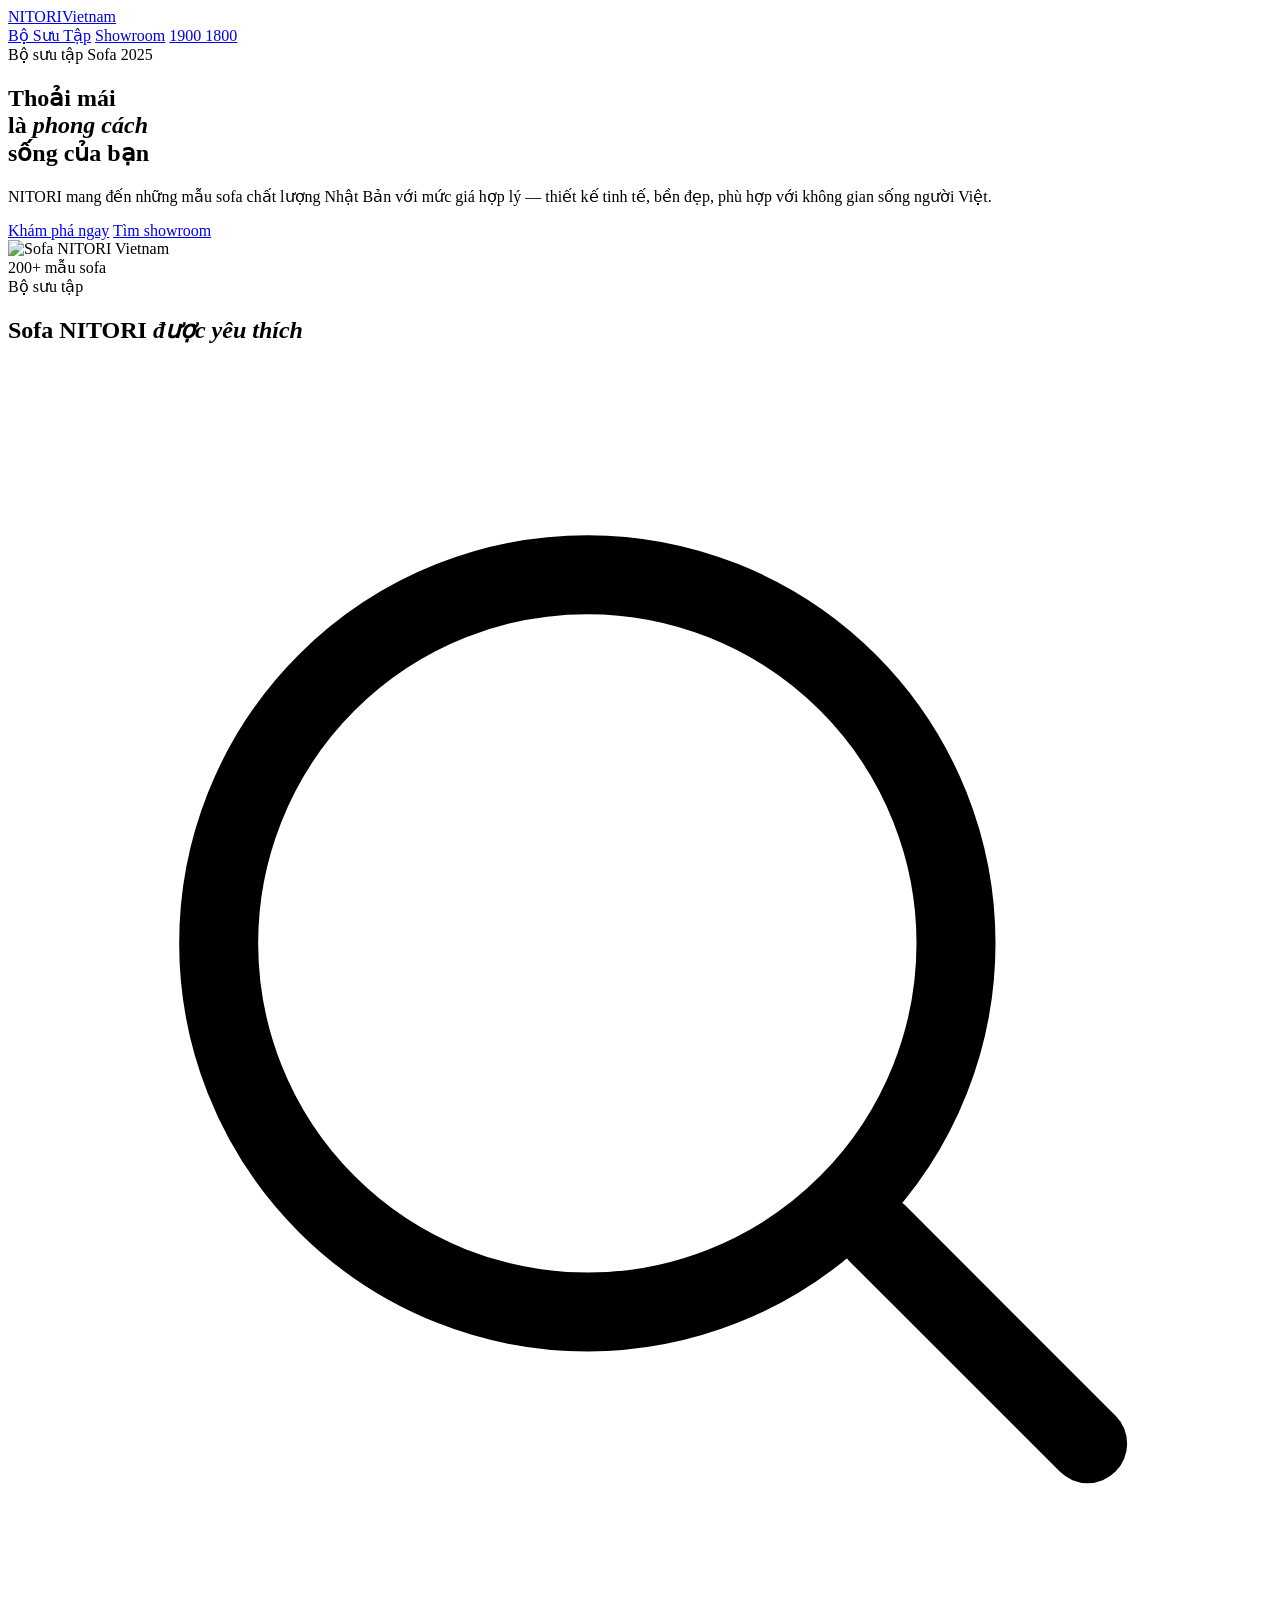
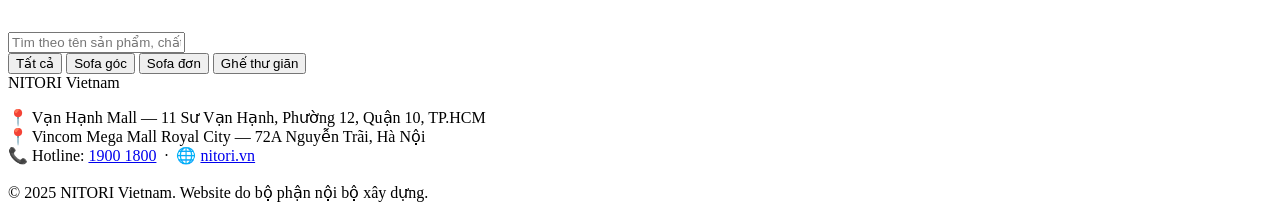
==== index.html @ c798389e "Add files via upload" ====
<!DOCTYPE html>
<html lang="vi">
<head>
  <meta charset="UTF-8">
  <meta name="viewport" content="width=device-width, initial-scale=1.0">
  <title>NITORI Vietnam — Sofa & Nội Thất</title>
  <link rel="preconnect" href="https://fonts.googleapis.com">
  <link href="https://fonts.googleapis.com/css2?family=Cormorant+Garamond:ital,wght@0,300;0,400;0,600;1,300;1,400&family=DM+Sans:wght@300;400;500&display=swap" rel="stylesheet">
  <link rel="stylesheet" href="css/style.css">
  <!--
  <script async src="https://www.googletagmanager.com/gtag/js?id=YOUR_MEASUREMENT_ID"></script>
  <script>window.dataLayer=window.dataLayer||[];function gtag(){dataLayer.push(arguments);}gtag('js',new Date());gtag('config','YOUR_MEASUREMENT_ID');</script>
  -->
</head>
<body>

  <header>
    <a href="index.html" class="logo">NITORI<span>Vietnam</span></a>
    <nav>
      <a href="#products">Bộ Sưu Tập</a>
      <a href="#contact">Showroom</a>
      <a href="tel:19001800" class="nav-cta">1900 1800</a>
    </nav>
  </header>

  <section class="hero">
    <div class="hero-left">
      <span class="hero-label">Bộ sưu tập Sofa 2025</span>
      <h1 class="hero-title">Thoải mái<br>là <em>phong cách</em><br>sống của bạn</h1>
      <p class="hero-desc">NITORI mang đến những mẫu sofa chất lượng Nhật Bản với mức giá hợp lý — thiết kế tinh tế, bền đẹp, phù hợp với không gian sống người Việt.</p>
      <div class="hero-actions">
        <a href="#products" class="btn-primary">Khám phá ngay</a>
        <a href="#contact" class="btn-ghost">Tìm showroom</a>
      </div>
    </div>
    <div class="hero-right">
      <img src="https://images.unsplash.com/photo-1555041469-a586c61ea9bc?w=1200&q=80" alt="Sofa NITORI Vietnam" class="hero-img">
      <div class="hero-badge">
        <span class="num">200+</span>
        <span class="lbl">mẫu sofa</span>
      </div>
    </div>
  </section>

  <section id="products">
    <div class="section-header">
      <span class="section-label">Bộ sưu tập</span>
      <h2 class="section-title">Sofa NITORI <em>được yêu thích</em></h2>
    </div>
    <div class="products-section">

      <div class="search-bar">
        <div class="search-wrap">
          <svg class="search-icon" viewBox="0 0 24 24" fill="none" stroke="currentColor" stroke-width="1.5">
            <circle cx="11" cy="11" r="7"/><path d="M16.5 16.5l4 4" stroke-linecap="round"/>
          </svg>
          <input id="searchInput" type="text" placeholder="Tìm theo tên sản phẩm, chất liệu..." autocomplete="off">
          <button id="searchClear" style="display:none" aria-label="Xoá">
            <svg viewBox="0 0 24 24" fill="none" stroke="currentColor" stroke-width="2">
              <path d="M18 6L6 18M6 6l12 12" stroke-linecap="round"/>
            </svg>
          </button>
        </div>
      </div>

      <div class="filter-bar">
        <button class="filter-btn active" onclick="filterProducts('all', this)">Tất cả</button>
        <button class="filter-btn" onclick="filterProducts('goc', this)">Sofa góc</button>
        <button class="filter-btn" onclick="filterProducts('don', this)">Sofa đơn</button>
        <button class="filter-btn" onclick="filterProducts('thu-gian', this)">Ghế thư giãn</button>
      </div>

      <div class="products-grid" id="productsGrid"></div>
    </div>
  </section>

  <footer id="contact">
    <span class="footer-logo">NITORI</span>
    <span class="footer-tagline">Vietnam</span>
    <p>
      📍 Vạn Hạnh Mall — 11 Sư Vạn Hạnh, Phường 12, Quận 10, TP.HCM<br>
      📍 Vincom Mega Mall Royal City — 72A Nguyễn Trãi, Hà Nội<br>
      📞 Hotline: <a href="tel:19001800">1900 1800</a> &nbsp;·&nbsp;
      🌐 <a href="https://nitori.vn" target="_blank">nitori.vn</a><br><br>
      © 2025 NITORI Vietnam. Website do bộ phận nội bộ xây dựng.
    </p>
  </footer>

  <script src="js/products.js"></script>
  <script src="js/main.js"></script>
</body>
</html>
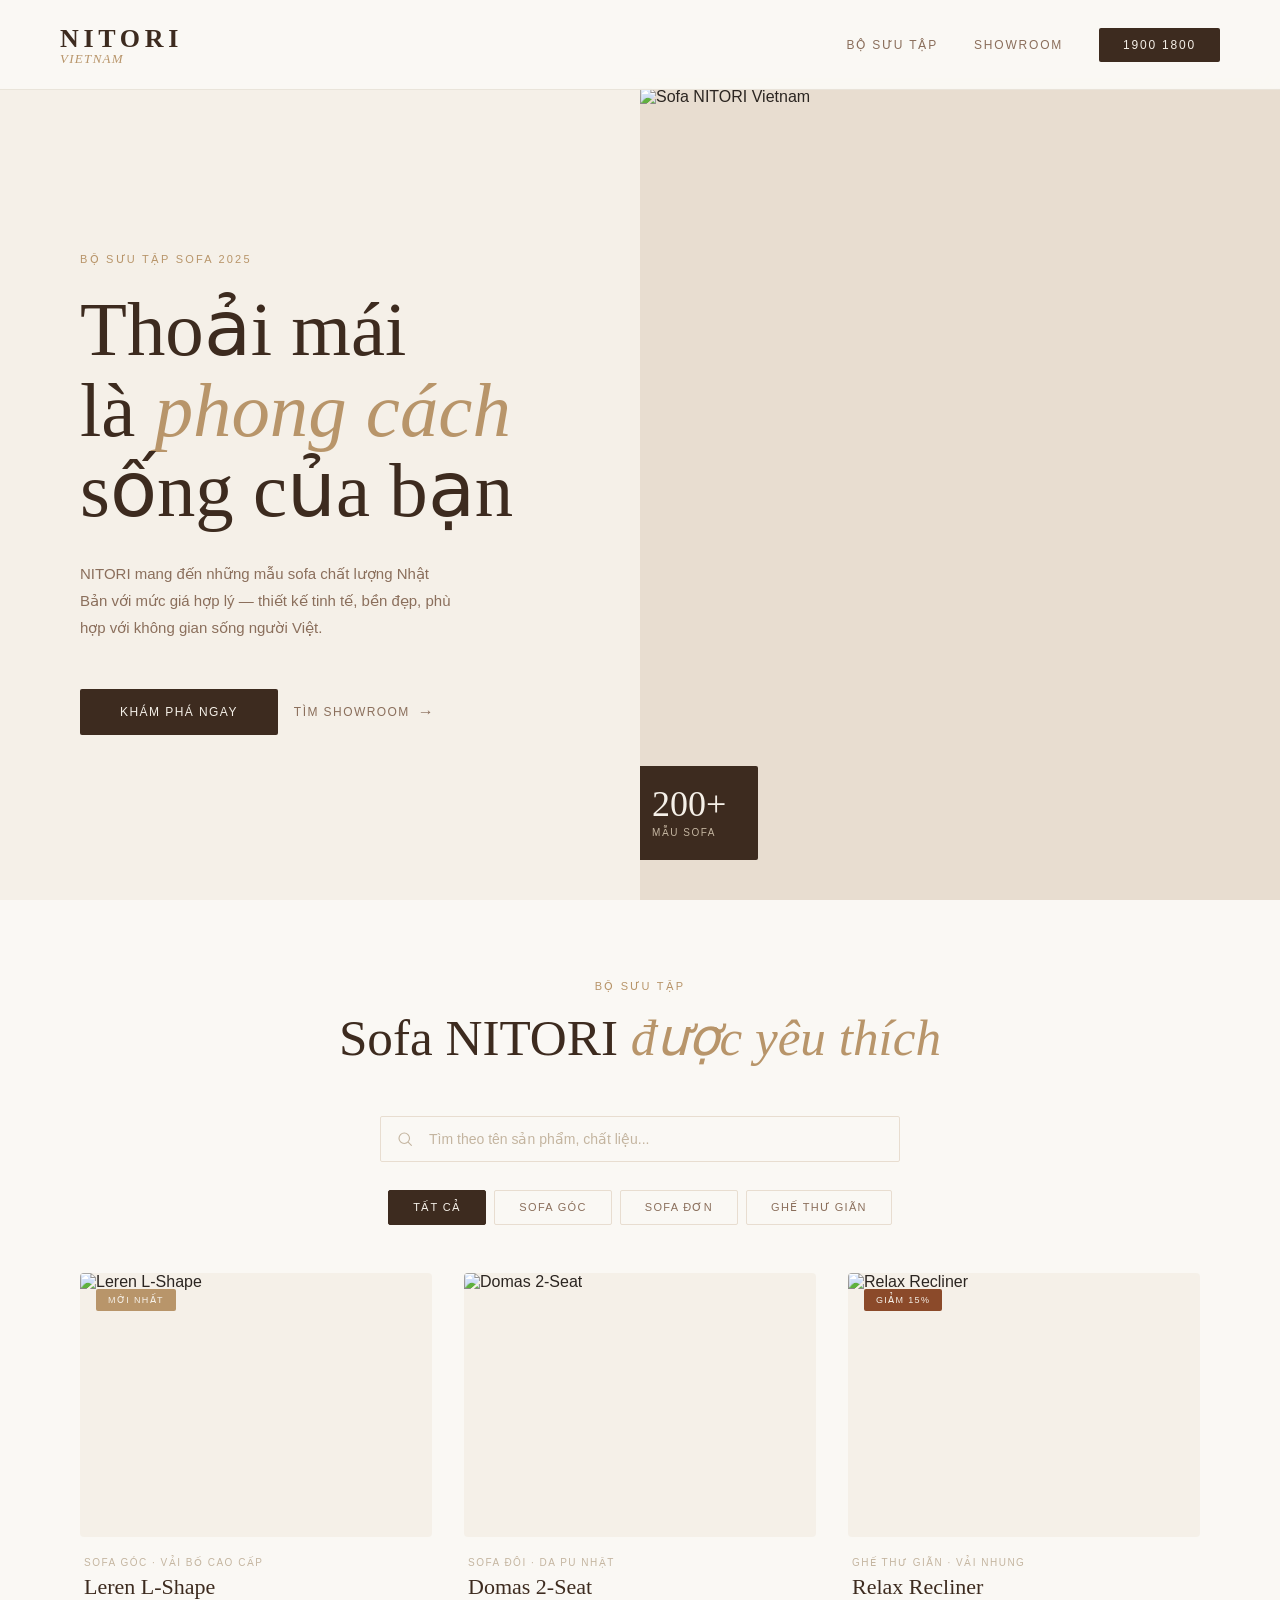
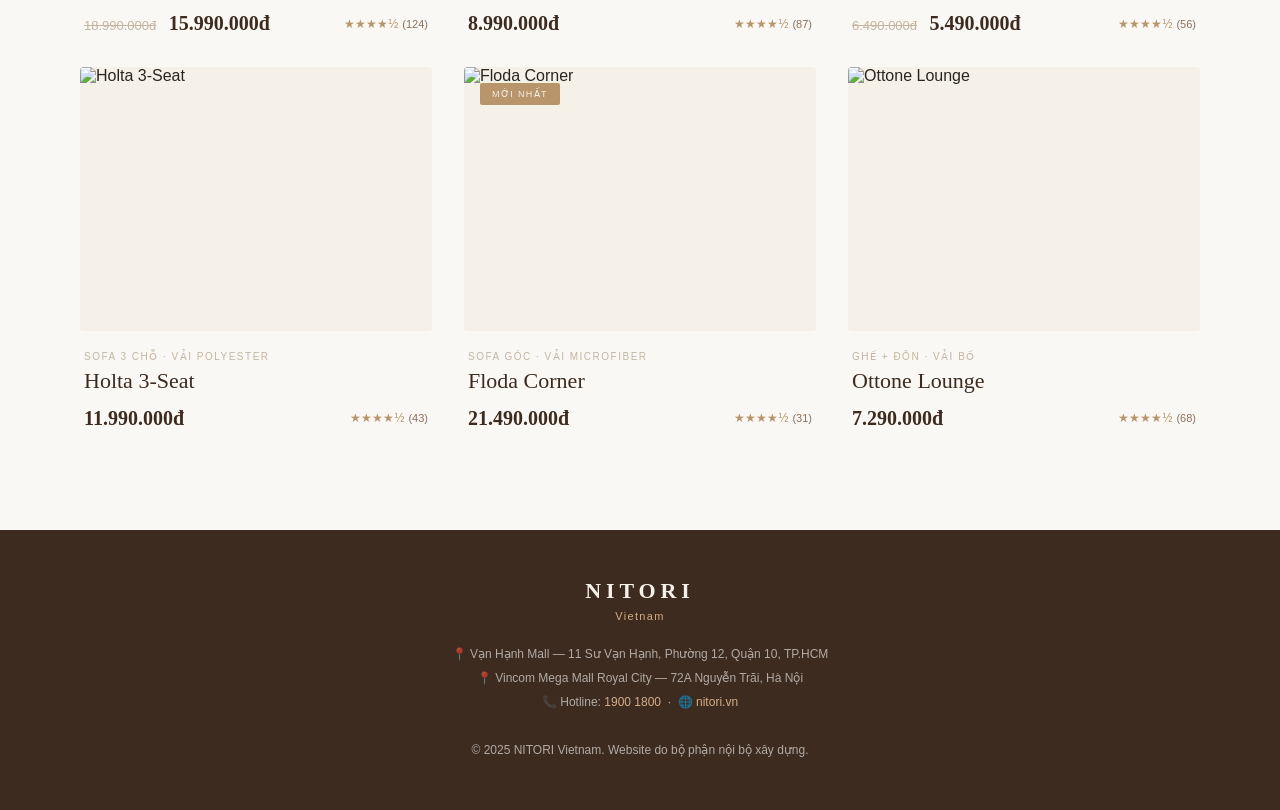
==== commit d3176f66: "Update index.html" ====
--- a/index.html
+++ b/index.html
@@ -7,10 +7,15 @@
   <link rel="preconnect" href="https://fonts.googleapis.com">
   <link href="https://fonts.googleapis.com/css2?family=Cormorant+Garamond:ital,wght@0,300;0,400;0,600;1,300;1,400&family=DM+Sans:wght@300;400;500&display=swap" rel="stylesheet">
   <link rel="stylesheet" href="css/style.css">
-  <!--
-  <script async src="https://www.googletagmanager.com/gtag/js?id=YOUR_MEASUREMENT_ID"></script>
-  <script>window.dataLayer=window.dataLayer||[];function gtag(){dataLayer.push(arguments);}gtag('js',new Date());gtag('config','YOUR_MEASUREMENT_ID');</script>
-  -->
+  <!-- Google tag (gtag.js) -->
+  <script async src="https://www.googletagmanager.com/gtag/js?id=G-7EKZ3LBPJV"></script>
+  <script>
+    window.dataLayer = window.dataLayer || [];
+    function gtag(){dataLayer.push(arguments);}
+    gtag('js', new Date());
+  
+    gtag('config', 'G-7EKZ3LBPJV');
+  </script>
 </head>
 <body>
 
--- a/css/style.css
+++ b/css/style.css
@@ -0,0 +1,916 @@
+
+
+/* ─────────────────────────────────────────
+   NITORI Vietnam — Shared Stylesheet
+   ───────────────────────────────────────── */
+
+*, *::before, *::after { box-sizing: border-box; margin: 0; padding: 0; }
+
+:root {
+  --cream: #F5F0E8;
+  --warm-white: #FAF8F4;
+  --sand: #E8DDD0;
+  --taupe: #C4B5A0;
+  --brown: #8B6F5C;
+  --espresso: #3D2B1F;
+  --charcoal: #2A2420;
+  --accent: #B8956A;
+  --accent-light: #D4AE8A;
+  --font-display: 'Cormorant Garamond', Georgia, serif;
+  --font-body: 'DM Sans', sans-serif;
+}
+
+html { scroll-behavior: smooth; }
+
+body {
+  font-family: var(--font-body);
+  background: var(--warm-white);
+  color: var(--charcoal);
+  overflow-x: hidden;
+}
+
+/* ══════════════════════════════════════════
+   HEADER
+══════════════════════════════════════════ */
+header {
+  position: fixed;
+  top: 0; left: 0; right: 0;
+  z-index: 100;
+  display: flex;
+  align-items: center;
+  justify-content: space-between;
+  padding: 24px 60px;
+  background: rgba(250,248,244,0.93);
+  backdrop-filter: blur(12px);
+  border-bottom: 1px solid rgba(196,181,160,0.3);
+  transition: padding 0.3s;
+}
+
+.logo {
+  font-family: var(--font-display);
+  font-size: 26px;
+  font-weight: 600;
+  letter-spacing: 0.18em;
+  color: var(--espresso);
+  text-decoration: none;
+  text-transform: uppercase;
+}
+.logo span {
+  color: var(--accent);
+  font-style: italic;
+  font-weight: 300;
+  font-size: 13px;
+  letter-spacing: 0.1em;
+  display: block;
+  line-height: 1;
+  margin-top: -2px;
+}
+
+nav { display: flex; gap: 36px; align-items: center; }
+
+nav a {
+  font-size: 12px;
+  font-weight: 500;
+  letter-spacing: 0.15em;
+  text-transform: uppercase;
+  color: var(--brown);
+  text-decoration: none;
+  transition: color 0.2s;
+}
+nav a:hover { color: var(--espresso); }
+
+.nav-cta {
+  background: var(--espresso);
+  color: var(--cream) !important;
+  padding: 10px 24px;
+  border-radius: 2px;
+  transition: background 0.2s !important;
+}
+.nav-cta:hover { background: var(--accent) !important; }
+
+/* ══════════════════════════════════════════
+   BUTTONS
+══════════════════════════════════════════ */
+.btn-primary {
+  display: inline-block;
+  background: var(--espresso);
+  color: var(--cream);
+  padding: 16px 40px;
+  font-size: 12px;
+  font-weight: 500;
+  letter-spacing: 0.12em;
+  text-transform: uppercase;
+  text-decoration: none;
+  border-radius: 2px;
+  transition: background 0.25s, transform 0.2s;
+}
+.btn-primary:hover { background: var(--accent); transform: translateY(-1px); }
+
+.btn-ghost {
+  display: inline-flex;
+  align-items: center;
+  gap: 8px;
+  font-size: 12px;
+  font-weight: 500;
+  letter-spacing: 0.12em;
+  text-transform: uppercase;
+  color: var(--brown);
+  text-decoration: none;
+  transition: color 0.2s;
+}
+.btn-ghost:hover { color: var(--espresso); }
+.btn-ghost::after { content: '→'; font-size: 16px; }
+
+/* ══════════════════════════════════════════
+   HERO
+══════════════════════════════════════════ */
+.hero {
+  min-height: 100vh;
+  display: grid;
+  grid-template-columns: 1fr 1fr;
+  padding-top: 88px;
+}
+
+.hero-left {
+  background: var(--cream);
+  display: flex;
+  flex-direction: column;
+  justify-content: center;
+  padding: 80px 60px 80px 80px;
+  position: relative;
+}
+
+.hero-label {
+  font-size: 11px;
+  letter-spacing: 0.2em;
+  text-transform: uppercase;
+  color: var(--accent);
+  font-weight: 500;
+  margin-bottom: 24px;
+}
+
+.hero-title {
+  font-family: var(--font-display);
+  font-size: clamp(52px, 6vw, 88px);
+  font-weight: 300;
+  line-height: 1.05;
+  color: var(--espresso);
+  margin-bottom: 28px;
+}
+.hero-title em { font-style: italic; color: var(--accent); }
+
+.hero-desc {
+  font-size: 15px;
+  font-weight: 300;
+  line-height: 1.8;
+  color: var(--brown);
+  max-width: 380px;
+  margin-bottom: 48px;
+}
+
+.hero-actions { display: flex; gap: 16px; align-items: center; }
+
+.hero-right {
+  position: relative;
+  overflow: hidden;
+  background: var(--sand);
+}
+
+.hero-img {
+  width: 100%;
+  height: 100%;
+  object-fit: cover;
+  display: block;
+  filter: sepia(8%) brightness(1.02);
+  transition: transform 6s ease;
+}
+.hero-right:hover .hero-img { transform: scale(1.03); }
+
+.hero-badge {
+  position: absolute;
+  bottom: 40px;
+  left: -20px;
+  background: var(--espresso);
+  color: var(--cream);
+  padding: 20px 32px;
+  border-radius: 2px;
+}
+.hero-badge .num {
+  font-family: var(--font-display);
+  font-size: 36px;
+  font-weight: 300;
+  display: block;
+  line-height: 1;
+}
+.hero-badge .lbl {
+  font-size: 10px;
+  letter-spacing: 0.15em;
+  text-transform: uppercase;
+  color: var(--taupe);
+}
+
+/* ══════════════════════════════════════════
+   SECTION HEADER
+══════════════════════════════════════════ */
+.section-header {
+  text-align: center;
+  padding: 80px 80px 48px;
+}
+.section-label {
+  font-size: 11px;
+  letter-spacing: 0.2em;
+  text-transform: uppercase;
+  color: var(--accent);
+  font-weight: 500;
+  display: block;
+  margin-bottom: 16px;
+}
+.section-title {
+  font-family: var(--font-display);
+  font-size: clamp(36px, 4vw, 56px);
+  font-weight: 300;
+  color: var(--espresso);
+  line-height: 1.15;
+}
+.section-title em { font-style: italic; color: var(--accent); }
+
+/* ══════════════════════════════════════════
+   PRODUCT GRID (index.html)
+══════════════════════════════════════════ */
+.products-section { padding: 0 80px 100px; }
+
+.filter-bar {
+  display: flex;
+  gap: 8px;
+  justify-content: center;
+  margin-bottom: 48px;
+}
+.filter-btn {
+  font-size: 11px;
+  letter-spacing: 0.12em;
+  text-transform: uppercase;
+  font-weight: 500;
+  font-family: var(--font-body);
+  padding: 10px 24px;
+  border: 1px solid var(--sand);
+  background: none;
+  cursor: pointer;
+  border-radius: 2px;
+  color: var(--brown);
+  transition: all 0.2s;
+}
+.filter-btn:hover,
+.filter-btn.active {
+  background: var(--espresso);
+  border-color: var(--espresso);
+  color: var(--cream);
+}
+
+.products-grid {
+  display: grid;
+  grid-template-columns: repeat(3, 1fr);
+  gap: 32px;
+}
+
+.product-card {
+  cursor: pointer;
+  transition: transform 0.3s;
+  text-decoration: none;
+  color: inherit;
+  display: block;
+}
+.product-card:hover { transform: translateY(-4px); }
+
+.card-img-wrap {
+  position: relative;
+  background: var(--cream);
+  aspect-ratio: 4/3;
+  overflow: hidden;
+  border-radius: 4px;
+  margin-bottom: 20px;
+}
+.card-img-wrap img {
+  width: 100%;
+  height: 100%;
+  object-fit: cover;
+  transition: transform 0.5s ease;
+  filter: sepia(5%) brightness(1.02);
+}
+.product-card:hover .card-img-wrap img { transform: scale(1.06); }
+
+.card-tag {
+  position: absolute;
+  top: 16px;
+  left: 16px;
+  background: var(--espresso);
+  color: var(--cream);
+  font-size: 9px;
+  font-weight: 500;
+  letter-spacing: 0.15em;
+  text-transform: uppercase;
+  padding: 6px 12px;
+  border-radius: 2px;
+}
+.card-tag.new  { background: var(--accent); }
+.card-tag.sale { background: #8B4A2A; }
+
+.card-overlay {
+  position: absolute;
+  inset: 0;
+  background: rgba(61,43,31,0);
+  display: flex;
+  align-items: flex-end;
+  justify-content: center;
+  padding-bottom: 20px;
+  transition: background 0.3s;
+}
+.product-card:hover .card-overlay { background: rgba(61,43,31,0.18); }
+
+.card-quick {
+  background: var(--cream);
+  color: var(--espresso);
+  border: none;
+  font-family: var(--font-body);
+  font-size: 11px;
+  font-weight: 500;
+  letter-spacing: 0.12em;
+  text-transform: uppercase;
+  padding: 12px 28px;
+  cursor: pointer;
+  border-radius: 2px;
+  opacity: 0;
+  transform: translateY(8px);
+  transition: opacity 0.25s, transform 0.25s;
+}
+.product-card:hover .card-quick { opacity: 1; transform: translateY(0); }
+
+.card-body { padding: 0 4px; }
+
+.card-category {
+  font-size: 10px;
+  letter-spacing: 0.15em;
+  text-transform: uppercase;
+  color: var(--taupe);
+  margin-bottom: 6px;
+}
+
+.card-name {
+  font-family: var(--font-display);
+  font-size: 22px;
+  font-weight: 400;
+  color: var(--espresso);
+  line-height: 1.2;
+  margin-bottom: 8px;
+}
+
+.card-footer {
+  display: flex;
+  align-items: center;
+  justify-content: space-between;
+  margin-top: 12px;
+}
+
+.card-price {
+  font-family: var(--font-display);
+  font-size: 20px;
+  font-weight: 600;
+  color: var(--espresso);
+}
+.card-price-old {
+  font-size: 13px;
+  color: var(--taupe);
+  text-decoration: line-through;
+  margin-right: 8px;
+}
+
+.card-rating {
+  display: flex;
+  align-items: center;
+  gap: 4px;
+  font-size: 12px;
+  color: var(--accent);
+}
+
+/* ══════════════════════════════════════════
+   PRODUCT DETAIL (product.html)
+══════════════════════════════════════════ */
+.breadcrumb {
+  padding: 20px 80px;
+  font-size: 12px;
+  color: var(--taupe);
+  letter-spacing: 0.05em;
+}
+.breadcrumb a { color: var(--brown); text-decoration: none; }
+.breadcrumb a:hover { color: var(--espresso); }
+.breadcrumb span { margin: 0 8px; }
+
+.product-main {
+  display: grid;
+  grid-template-columns: 1fr 1fr;
+  gap: 0;
+  padding: 0 80px 80px;
+}
+
+/* Gallery */
+.gallery { position: sticky; top: 88px; align-self: start; padding-right: 48px; }
+
+.gallery-main {
+  aspect-ratio: 4/3;
+  background: var(--cream);
+  border-radius: 4px;
+  overflow: hidden;
+  margin-bottom: 16px;
+  cursor: zoom-in;
+}
+.gallery-main img {
+  width: 100%;
+  height: 100%;
+  object-fit: cover;
+  transition: transform 0.4s ease;
+}
+.gallery-main:hover img { transform: scale(1.04); }
+
+.gallery-thumbs {
+  display: grid;
+  grid-template-columns: repeat(4, 1fr);
+  gap: 10px;
+}
+.thumb {
+  aspect-ratio: 1;
+  background: var(--cream);
+  border-radius: 3px;
+  overflow: hidden;
+  cursor: pointer;
+  border: 2px solid transparent;
+  transition: border-color 0.2s;
+}
+.thumb.active { border-color: var(--accent); }
+.thumb img { width: 100%; height: 100%; object-fit: cover; }
+.thumb:hover { border-color: var(--taupe); }
+
+/* Product info panel */
+.product-info { padding-left: 48px; border-left: 1px solid var(--sand); }
+
+.product-badge {
+  display: inline-block;
+  background: var(--accent);
+  color: var(--cream);
+  font-size: 9px;
+  font-weight: 500;
+  letter-spacing: 0.15em;
+  text-transform: uppercase;
+  padding: 6px 14px;
+  border-radius: 2px;
+  margin-bottom: 20px;
+}
+
+.product-category {
+  font-size: 11px;
+  letter-spacing: 0.15em;
+  text-transform: uppercase;
+  color: var(--taupe);
+  margin-bottom: 12px;
+}
+
+.product-name {
+  font-family: var(--font-display);
+  font-size: clamp(36px, 3.5vw, 52px);
+  font-weight: 300;
+  color: var(--espresso);
+  line-height: 1.1;
+  margin-bottom: 16px;
+}
+
+.product-rating {
+  display: flex;
+  align-items: center;
+  gap: 10px;
+  margin-bottom: 28px;
+}
+.stars { color: var(--accent); font-size: 16px; }
+.rating-count { font-size: 13px; color: var(--taupe); }
+
+.price-block { margin-bottom: 32px; }
+.price-old {
+  font-size: 16px;
+  color: var(--taupe);
+  text-decoration: line-through;
+  margin-bottom: 4px;
+}
+.price-current {
+  font-family: var(--font-display);
+  font-size: 44px;
+  font-weight: 600;
+  color: var(--espresso);
+  line-height: 1;
+}
+.price-note {
+  font-size: 12px;
+  color: var(--brown);
+  margin-top: 6px;
+}
+
+/* Options */
+.option-group { margin-bottom: 28px; }
+.option-label {
+  font-size: 12px;
+  font-weight: 500;
+  letter-spacing: 0.1em;
+  text-transform: uppercase;
+  color: var(--espresso);
+  margin-bottom: 12px;
+}
+.option-label span {
+  font-weight: 300;
+  color: var(--brown);
+  text-transform: none;
+  letter-spacing: 0;
+}
+
+.colors { display: flex; gap: 10px; }
+.color-swatch {
+  width: 36px;
+  height: 36px;
+  border-radius: 50%;
+  cursor: pointer;
+  border: 3px solid transparent;
+  transition: all 0.2s;
+}
+.color-swatch.active,
+.color-swatch:hover {
+  border-color: var(--espresso);
+  transform: scale(1.1);
+}
+
+.sizes { display: flex; gap: 8px; flex-wrap: wrap; }
+.size-btn {
+  padding: 10px 20px;
+  border: 1px solid var(--sand);
+  background: none;
+  font-family: var(--font-body);
+  font-size: 13px;
+  cursor: pointer;
+  border-radius: 2px;
+  color: var(--brown);
+  transition: all 0.2s;
+}
+.size-btn:hover,
+.size-btn.active {
+  border-color: var(--espresso);
+  background: var(--espresso);
+  color: var(--cream);
+}
+
+/* Action buttons */
+.actions { display: flex; gap: 12px; margin-bottom: 32px; }
+
+.btn-buy {
+  flex: 1;
+  background: var(--espresso);
+  color: var(--cream);
+  border: none;
+  font-family: var(--font-body);
+  font-size: 12px;
+  font-weight: 500;
+  letter-spacing: 0.12em;
+  text-transform: uppercase;
+  padding: 18px 32px;
+  cursor: pointer;
+  border-radius: 2px;
+  transition: background 0.25s, transform 0.2s;
+}
+.btn-buy:hover { background: var(--accent); transform: translateY(-1px); }
+
+.btn-wish {
+  width: 56px;
+  height: 56px;
+  border: 1px solid var(--sand);
+  background: none;
+  font-size: 20px;
+  cursor: pointer;
+  border-radius: 2px;
+  transition: all 0.2s;
+  display: flex;
+  align-items: center;
+  justify-content: center;
+}
+.btn-wish:hover { border-color: var(--brown); background: var(--cream); }
+
+/* Delivery info box */
+.delivery-info {
+  background: var(--cream);
+  border-radius: 4px;
+  padding: 20px 24px;
+  margin-bottom: 32px;
+}
+.delivery-row {
+  display: flex;
+  align-items: center;
+  gap: 12px;
+  font-size: 13px;
+  color: var(--brown);
+  padding: 8px 0;
+}
+.delivery-row:not(:last-child) { border-bottom: 1px solid var(--sand); }
+.delivery-row .d-icon {
+  width: 18px;
+  height: 18px;
+  flex-shrink: 0;
+  opacity: 0.7;
+}
+.delivery-row strong { color: var(--espresso); }
+
+/* Accordion */
+.accordion { border-top: 1px solid var(--sand); }
+.acc-item { border-bottom: 1px solid var(--sand); }
+.acc-header {
+  display: flex;
+  align-items: center;
+  justify-content: space-between;
+  padding: 18px 0;
+  cursor: pointer;
+  font-size: 13px;
+  font-weight: 500;
+  letter-spacing: 0.08em;
+  text-transform: uppercase;
+  color: var(--espresso);
+  user-select: none;
+}
+.acc-icon {
+  font-size: 20px;
+  color: var(--accent);
+  transition: transform 0.3s;
+  font-weight: 300;
+}
+.acc-item.open .acc-icon { transform: rotate(45deg); }
+
+.acc-body {
+  max-height: 0;
+  overflow: hidden;
+  transition: max-height 0.4s ease;
+}
+.acc-item.open .acc-body { max-height: 600px; }
+.acc-content { padding: 0 0 20px; }
+
+.spec-table { width: 100%; border-collapse: collapse; }
+.spec-table tr { border-bottom: 1px solid var(--sand); }
+.spec-table tr:last-child { border-bottom: none; }
+.spec-table td { padding: 10px 0; font-size: 13px; line-height: 1.6; }
+.spec-table td:first-child { color: var(--taupe); width: 42%; }
+.spec-table td:last-child { color: var(--espresso); }
+
+.acc-content p {
+  font-size: 14px;
+  line-height: 1.8;
+  color: var(--brown);
+  font-weight: 300;
+}
+
+/* Related products */
+.related { background: var(--cream); padding: 80px; }
+
+.related-header {
+  display: flex;
+  align-items: flex-end;
+  justify-content: space-between;
+  margin-bottom: 40px;
+}
+.related-title {
+  font-family: var(--font-display);
+  font-size: 36px;
+  font-weight: 300;
+  color: var(--espresso);
+}
+.related-title em { font-style: italic; color: var(--accent); }
+
+.related-link {
+  font-size: 12px;
+  font-weight: 500;
+  letter-spacing: 0.12em;
+  text-transform: uppercase;
+  color: var(--brown);
+  text-decoration: none;
+}
+.related-link:hover { color: var(--espresso); }
+
+.related-grid {
+  display: grid;
+  grid-template-columns: repeat(3, 1fr);
+  gap: 24px;
+}
+
+.mini-card {
+  text-decoration: none;
+  color: inherit;
+  display: block;
+  transition: transform 0.3s;
+}
+.mini-card:hover { transform: translateY(-4px); }
+
+.mini-card-img {
+  aspect-ratio: 4/3;
+  background: var(--sand);
+  border-radius: 4px;
+  overflow: hidden;
+  margin-bottom: 14px;
+}
+.mini-card-img img {
+  width: 100%;
+  height: 100%;
+  object-fit: cover;
+  transition: transform 0.4s;
+}
+.mini-card:hover .mini-card-img img { transform: scale(1.05); }
+
+.mini-card-cat {
+  font-size: 10px;
+  letter-spacing: 0.12em;
+  text-transform: uppercase;
+  color: var(--taupe);
+  margin-bottom: 6px;
+}
+.mini-card-name {
+  font-family: var(--font-display);
+  font-size: 20px;
+  font-weight: 400;
+  color: var(--espresso);
+  margin-bottom: 6px;
+}
+.mini-card-price {
+  font-family: var(--font-display);
+  font-size: 18px;
+  font-weight: 600;
+  color: var(--accent);
+}
+
+/* ══════════════════════════════════════════
+   FOOTER
+══════════════════════════════════════════ */
+footer {
+  background: var(--espresso);
+  color: rgba(255,255,255,0.6);
+  text-align: center;
+  padding: 48px 80px;
+}
+.footer-logo {
+  font-family: var(--font-display);
+  font-size: 22px;
+  font-weight: 600;
+  letter-spacing: 0.22em;
+  color: var(--cream);
+  display: block;
+  margin-bottom: 6px;
+  text-transform: uppercase;
+}
+.footer-tagline {
+  font-size: 11px;
+  letter-spacing: 0.12em;
+  color: var(--accent-light);
+  margin-bottom: 20px;
+  display: block;
+}
+footer p { font-size: 12px; line-height: 2; }
+footer a { color: var(--accent-light); text-decoration: none; }
+footer a:hover { color: var(--cream); }
+
+/* ══════════════════════════════════════════
+   ANIMATIONS
+══════════════════════════════════════════ */
+@keyframes fadeInUp {
+  from { opacity: 0; transform: translateY(24px); }
+  to   { opacity: 1; transform: translateY(0); }
+}
+
+.hero-left > * { animation: fadeInUp 0.7s ease both; }
+.hero-label    { animation-delay: 0.1s; }
+.hero-title    { animation-delay: 0.2s; }
+.hero-desc     { animation-delay: 0.3s; }
+.hero-actions  { animation-delay: 0.4s; }
+
+.product-card { animation: fadeInUp 0.6s ease both; }
+.product-card:nth-child(1) { animation-delay: 0.05s; }
+.product-card:nth-child(2) { animation-delay: 0.12s; }
+.product-card:nth-child(3) { animation-delay: 0.19s; }
+.product-card:nth-child(4) { animation-delay: 0.26s; }
+.product-card:nth-child(5) { animation-delay: 0.33s; }
+.product-card:nth-child(6) { animation-delay: 0.40s; }
+
+.gallery     { animation: fadeInUp 0.6s ease both 0.1s; }
+.product-info { animation: fadeInUp 0.6s ease both 0.2s; }
+
+/* ══════════════════════════════════════════
+   RESPONSIVE
+══════════════════════════════════════════ */
+@media (max-width: 900px) {
+  header { padding: 20px 24px; }
+  nav    { display: none; }
+
+  .hero { grid-template-columns: 1fr; min-height: auto; }
+  .hero-left { padding: 60px 24px; }
+  .hero-right { height: 320px; }
+
+  .section-header  { padding: 60px 24px 36px; }
+  .products-grid   { grid-template-columns: 1fr 1fr; gap: 20px; }
+  .products-section { padding: 0 24px 60px; }
+
+  .breadcrumb { padding: 16px 24px; }
+  .product-main { grid-template-columns: 1fr; padding: 0 24px 60px; }
+  .gallery { position: static; padding-right: 0; margin-bottom: 32px; }
+  .product-info { padding-left: 0; border-left: none; border-top: 1px solid var(--sand); padding-top: 32px; }
+
+  .related      { padding: 60px 24px; }
+  .related-grid { grid-template-columns: 1fr 1fr; gap: 16px; }
+
+  footer { padding: 40px 24px; }
+}
+
+@media (max-width: 580px) {
+  .products-grid { grid-template-columns: 1fr; }
+  .related-grid  { grid-template-columns: 1fr; }
+}
+
+/* ══════════════════════════════════════════
+   SEARCH BAR
+══════════════════════════════════════════ */
+.search-bar {
+  display: flex;
+  justify-content: center;
+  margin-bottom: 28px;
+}
+
+.search-wrap {
+  position: relative;
+  width: 100%;
+  max-width: 520px;
+  display: flex;
+  align-items: center;
+}
+
+.search-icon {
+  position: absolute;
+  left: 16px;
+  width: 18px;
+  height: 18px;
+  color: var(--taupe);
+  pointer-events: none;
+  flex-shrink: 0;
+}
+
+#searchInput {
+  width: 100%;
+  padding: 14px 48px 14px 48px;
+  border: 1.5px solid var(--sand);
+  border-radius: 2px;
+  background: var(--warm-white);
+  font-family: var(--font-body);
+  font-size: 14px;
+  font-weight: 300;
+  color: var(--charcoal);
+  outline: none;
+  transition: border-color 0.2s, box-shadow 0.2s;
+}
+
+#searchInput::placeholder { color: var(--taupe); }
+
+#searchInput:focus {
+  border-color: var(--accent);
+  box-shadow: 0 0 0 3px rgba(184,149,106,0.12);
+}
+
+#searchClear {
+  position: absolute;
+  right: 12px;
+  width: 28px;
+  height: 28px;
+  border: none;
+  background: var(--sand);
+  border-radius: 50%;
+  cursor: pointer;
+  display: flex;
+  align-items: center;
+  justify-content: center;
+  transition: background 0.2s;
+}
+#searchClear:hover { background: var(--taupe); }
+#searchClear svg { width: 13px; height: 13px; color: var(--espresso); }
+
+/* ══════════════════════════════════════════
+   EMPTY STATE
+══════════════════════════════════════════ */
+.empty-state {
+  grid-column: 1 / -1;
+  text-align: center;
+  padding: 80px 24px;
+}
+.empty-icon  { font-size: 48px; margin-bottom: 16px; }
+.empty-title {
+  font-family: var(--font-display);
+  font-size: 28px;
+  font-weight: 300;
+  color: var(--espresso);
+  margin-bottom: 8px;
+}
+.empty-sub { font-size: 14px; color: var(--taupe); }
+
+/* review count nhỏ hơn sao */
+.review-count { color: var(--brown); font-size: 11px; }
